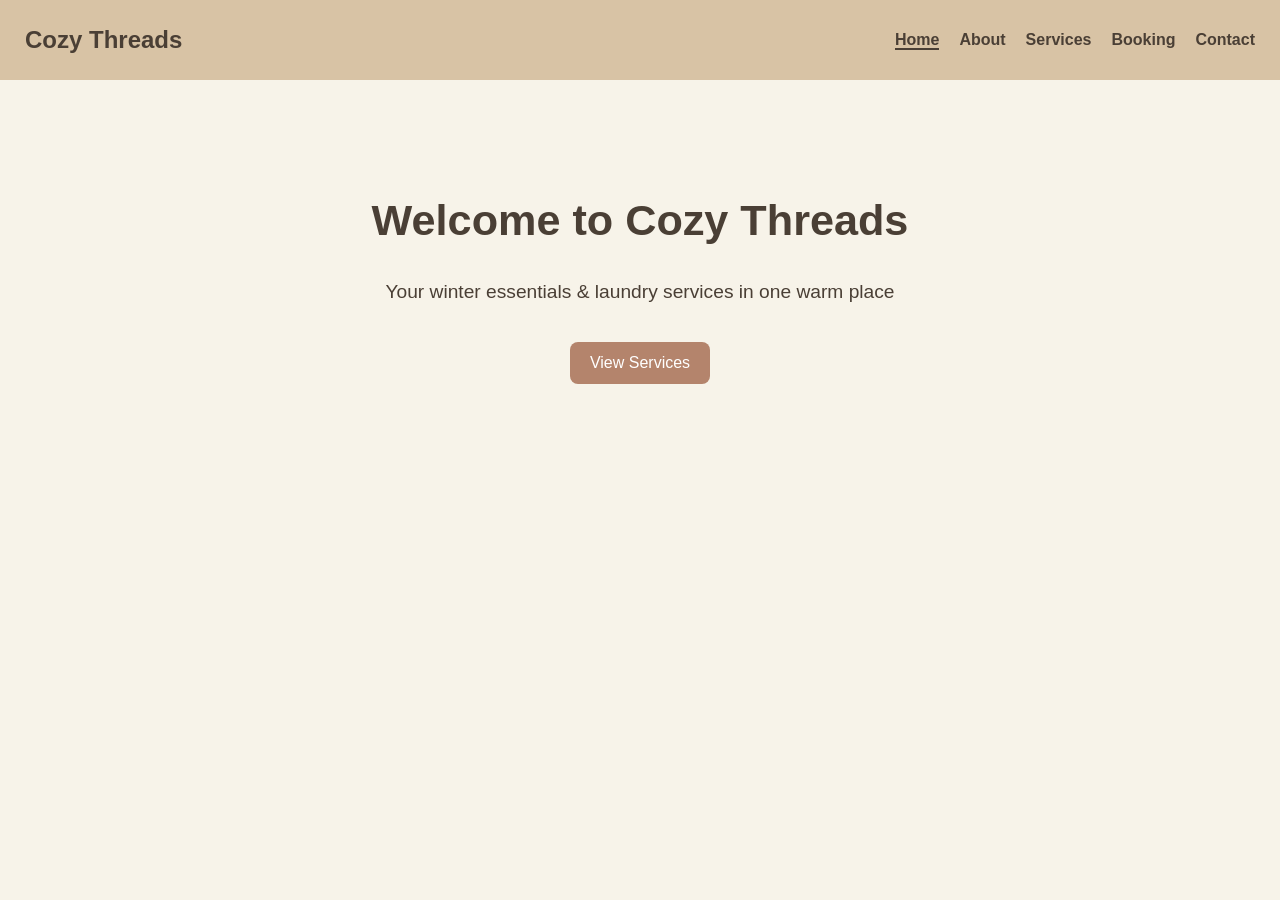
==== index.html @ c76cf5ed "Revamp index.html with new layout and styles Updated the homepage structure and added styling for th" ====
<!DOCTYPE html>
<html lang="en">
<head>
<meta charset="UTF-8">
<meta name="viewport" content="width=device-width, initial-scale=1.0">
<title>Cozy Threads – Home</title>

<style>
/* ========= GLOBAL ========= */
body {
    margin: 0;
    font-family: Arial, sans-serif;
    background: #f7f3e9;
    color: #4a3f35;
}

/* ========= NAVBAR ========= */
.navbar {
    background: #d8c3a5;
    padding: 15px 25px;
    display: flex;
    justify-content: space-between;
    align-items: center;
}

.navbar .logo {
    font-size: 1.5rem;
    font-weight: bold;
    color: #4a3f35;
}

.navbar .nav-links {
    list-style: none;
    display: flex;
    gap: 20px;
}
.navbar .nav-links a {
    text-decoration: none;
    color: #4a3f35;
    font-weight: bold;
}
.navbar .nav-links .active {
    border-bottom: 2px solid #4a3f35;
}

/* ========= HERO ========= */
.hero {
    text-align: center;
    padding: 80px 20px;
}
.hero h1 {
    font-size: 2.7rem;
}
.hero p {
    font-size: 1.2rem;
    margin-top: 10px;
}

.btn-primary {
    display: inline-block;
    background: #b4846c;
    color: white;
    padding: 12px 20px;
    border-radius: 8px;
    text-decoration: none;
    margin-top: 20px;
}

</style>
</head>

<body>

<nav class="navbar">
    <div class="logo">Cozy Threads</div>
    <ul class="nav-links">
        <li><a class="active" href="index.html">Home</a></li>
        <li><a href="about.html">About</a></li>
        <li><a href="services.html">Services</a></li>
        <li><a href="booking.html">Booking</a></li>
        <li><a href="contact.html">Contact</a></li>
    </ul>
</nav>

<section class="hero">
    <h1>Welcome to Cozy Threads</h1>
    <p>Your winter essentials & laundry services in one warm place</p>
    <a class="btn-primary" href="services.html">View Services</a>
</section>

</body>
</html>
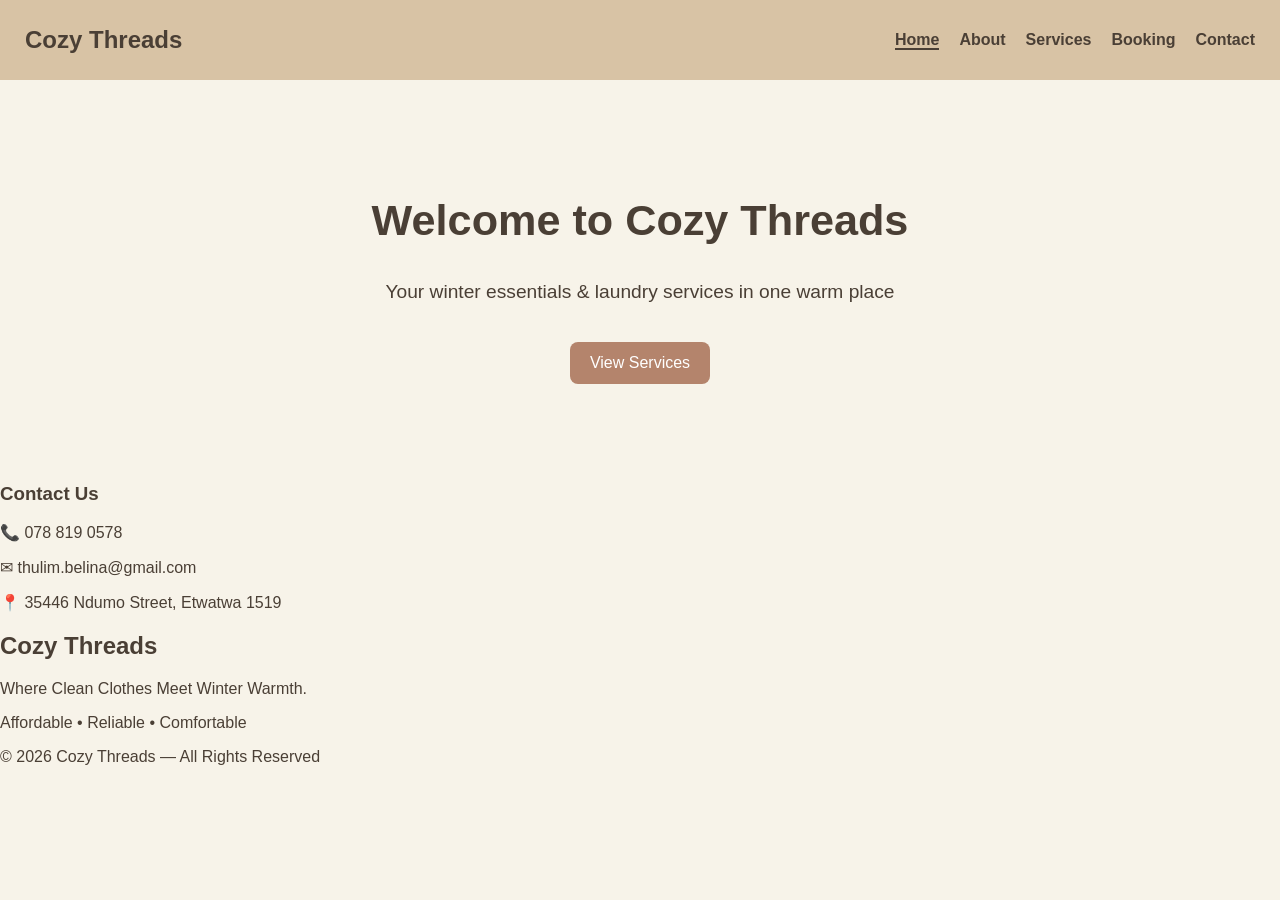
==== commit 309cdf78: "Add footer with contact information and copyright" ====
--- a/index.html
+++ b/index.html
@@ -87,6 +87,19 @@
     <p>Your winter essentials & laundry services in one warm place</p>
     <a class="btn-primary" href="services.html">View Services</a>
 </section>
+<footer class="footer">
+    <h3>Contact Us</h3>
 
+    <p>📞 078 819 0578</p>
+    <p>✉ thulim.belina@gmail.com</p>
+    <p>📍 35446 Ndumo Street, Etwatwa 1519</p>
+
+    <h2 class="brand">Cozy Threads</h2>
+    <p class="tagline">Where Clean Clothes Meet Winter Warmth.</p>
+
+    <p class="extras">Affordable • Reliable • Comfortable</p>
+
+    <p class="copyright">© 2026 Cozy Threads — All Rights Reserved</p>
+</footer>
 </body>
 </html>
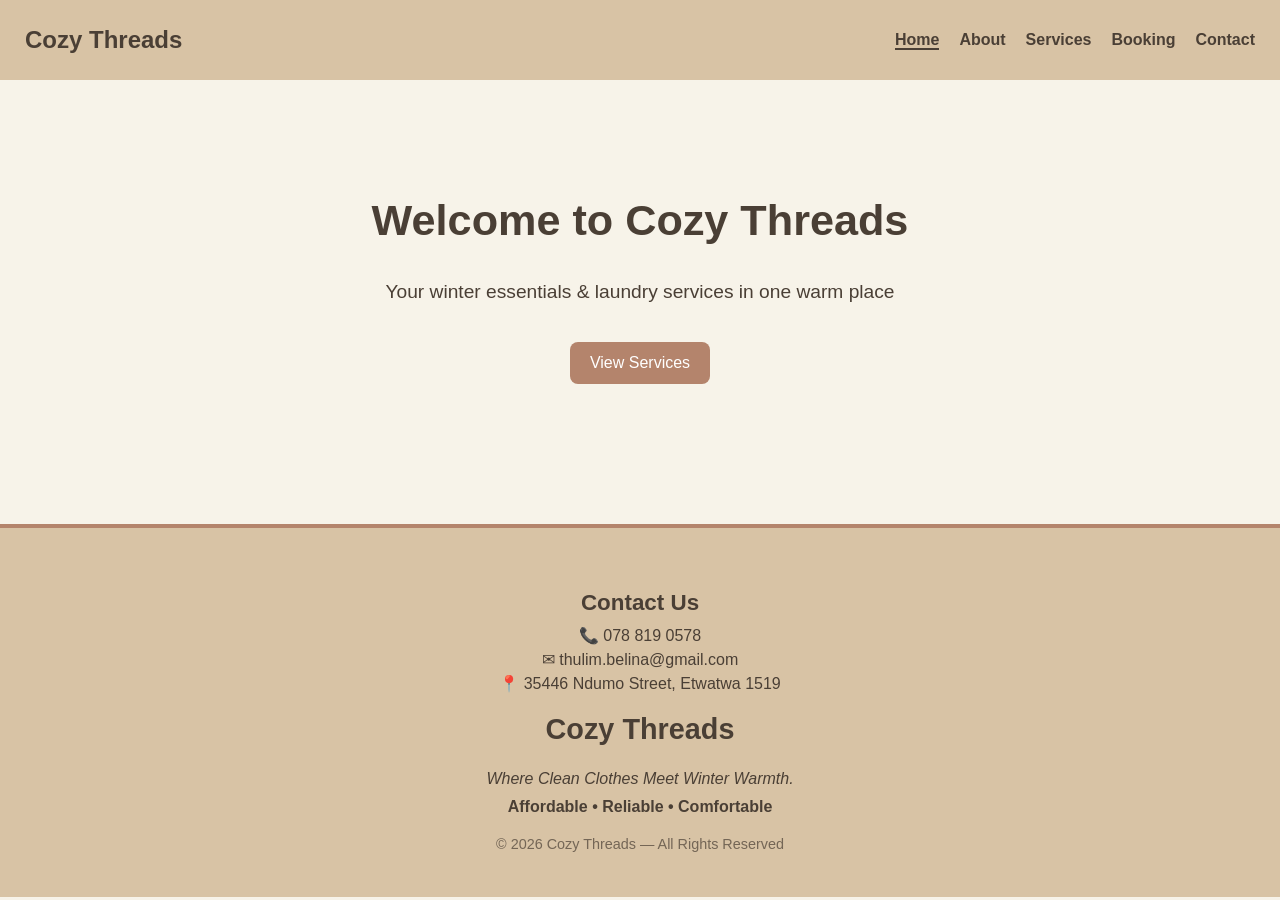
==== commit cd0d0f16: "Add footer styles and structure Added footer styles and structure to the HTML." ====
--- a/index.html
+++ b/index.html
@@ -65,7 +65,49 @@
     text-decoration: none;
     margin-top: 20px;
 }
+/* ================= FOOTER ================= */
+.footer {
+    background: #d8c3a5;
+    text-align: center;
+    padding: 40px 20px;
+    margin-top: 60px;
+    border-top: 4px solid #b4846c;
+    color: #4a3f35;
+}
 
+.footer h3 {
+    font-size: 1.4rem;
+    margin-bottom: 10px;
+}
+
+.footer p {
+    margin: 5px 0;
+    font-size: 1rem;
+}
+
+.footer .brand {
+    margin-top: 20px;
+    font-size: 1.8rem;
+    font-weight: bold;
+    color: #4a3f35;
+}
+
+.footer .tagline {
+    font-style: italic;
+    margin-top: 5px;
+    margin-bottom: 10px;
+}
+
+.footer .extras {
+    font-weight: bold;
+    margin-top: 10px;
+}
+
+.footer .copyright {
+    margin-top: 20px;
+    font-size: 0.9rem;
+    opacity: 0.7;
+}
 </style>
 </head>
 
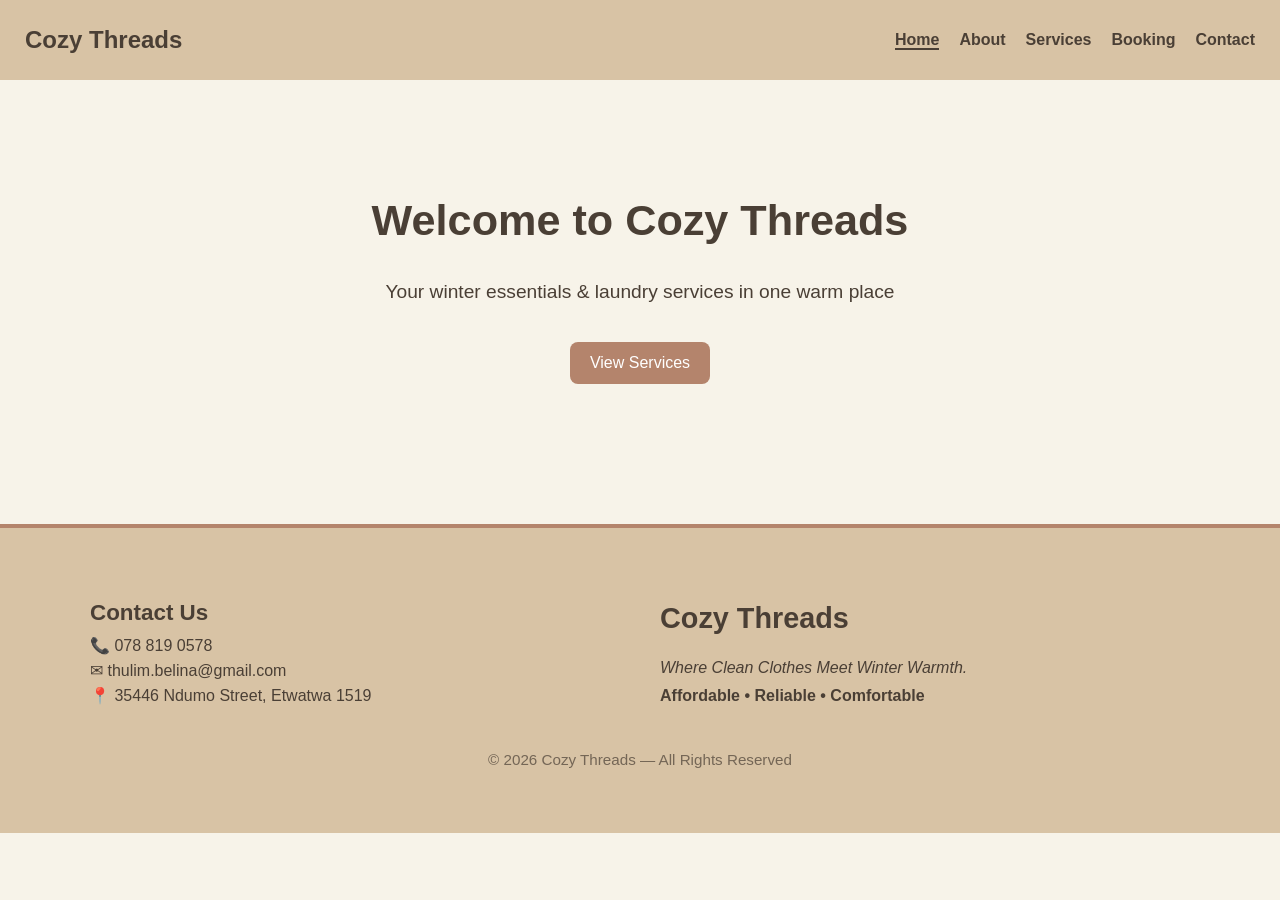
==== commit 350d4a29: "Refactor footer styles for two-column layout" ====
--- a/index.html
+++ b/index.html
@@ -65,48 +65,65 @@
     text-decoration: none;
     margin-top: 20px;
 }
-/* ================= FOOTER ================= */
+/* ================= FOOTER (2 Columns) ================= */
 .footer {
     background: #d8c3a5;
-    text-align: center;
-    padding: 40px 20px;
+    padding: 50px 20px;
+    color: #4a3f35;
+    border-top: 4px solid #b4846c;
     margin-top: 60px;
-    border-top: 4px solid #b4846c;
-    color: #4a3f35;
 }
 
-.footer h3 {
+/* Wrapper for two columns */
+.footer-columns {
+    max-width: 1100px;
+    margin: auto;
+    display: grid;
+    grid-template-columns: repeat(2, 1fr);
+    gap: 40px;
+    text-align: left;
+}
+
+/* Each column */
+.footer-col h3 {
     font-size: 1.4rem;
     margin-bottom: 10px;
 }
 
-.footer p {
-    margin: 5px 0;
+.footer-col p {
     font-size: 1rem;
+    margin: 6px 0;
 }
 
-.footer .brand {
-    margin-top: 20px;
+.footer-col .brand {
     font-size: 1.8rem;
     font-weight: bold;
-    color: #4a3f35;
 }
 
-.footer .tagline {
+.footer-col .tagline {
     font-style: italic;
     margin-top: 5px;
-    margin-bottom: 10px;
 }
 
-.footer .extras {
+.footer-col .extras {
+    margin-top: 10px;
     font-weight: bold;
-    margin-top: 10px;
 }
 
+/* Bottom copyright */
 .footer .copyright {
-    margin-top: 20px;
-    font-size: 0.9rem;
+    text-align: center;
+    margin-top: 40px;
+    font-size: 0.95rem;
     opacity: 0.7;
+}
+
+/* Responsive – switch to 1 column */
+@media (max-width: 700px) {
+    .footer-columns {
+        grid-template-columns: 1fr;
+        text-align: center;
+    }
 }
 </style>
 </head>
@@ -130,18 +147,30 @@
     <a class="btn-primary" href="services.html">View Services</a>
 </section>
 <footer class="footer">
-    <h3>Contact Us</h3>
 
-    <p>📞 078 819 0578</p>
-    <p>✉ thulim.belina@gmail.com</p>
-    <p>📍 35446 Ndumo Street, Etwatwa 1519</p>
+    <div class="footer-columns">
 
-    <h2 class="brand">Cozy Threads</h2>
-    <p class="tagline">Where Clean Clothes Meet Winter Warmth.</p>
+        <!-- LEFT COLUMN -->
+        <div class="footer-col">
+            <h3>Contact Us</h3>
+            <p>📞 078 819 0578</p>
+            <p>✉ thulim.belina@gmail.com</p>
+            <p>📍 35446 Ndumo Street, Etwatwa 1519</p>
+        </div>
 
-    <p class="extras">Affordable • Reliable • Comfortable</p>
+        <!-- RIGHT COLUMN -->
+        <div class="footer-col">
+            <h2 class="brand">Cozy Threads</h2>
+            <p class="tagline">Where Clean Clothes Meet Winter Warmth.</p>
+            <p class="extras">Affordable • Reliable • Comfortable</p>
+        </div>
 
-    <p class="copyright">© 2026 Cozy Threads — All Rights Reserved</p>
+    </div>
+
+    <p class="copyright">
+        © 2026 Cozy Threads — All Rights Reserved
+    </p>
+
 </footer>
 </body>
 </html>
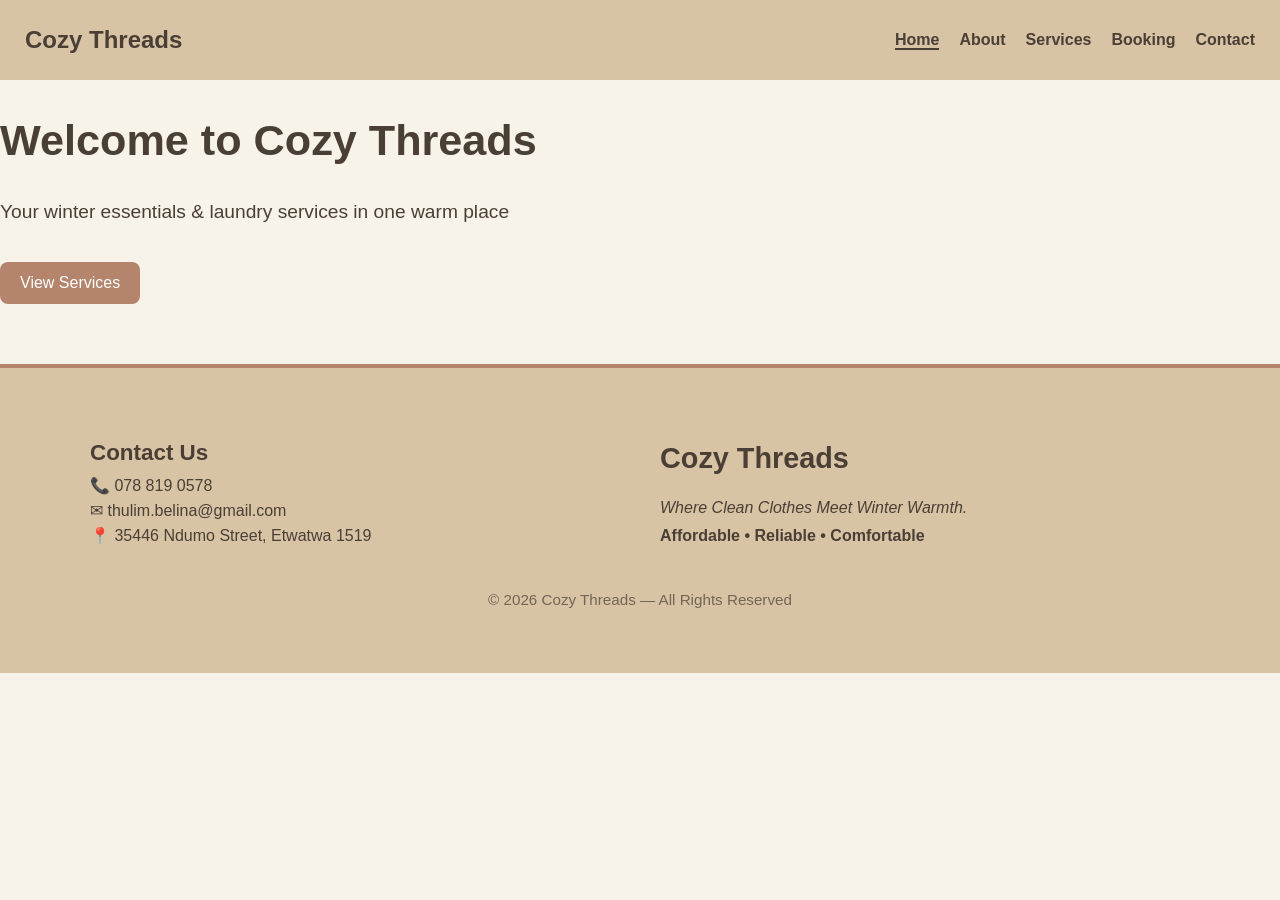
==== commit 4cfd887d: "Add home banner section to index.html" ====
--- a/index.html
+++ b/index.html
@@ -42,7 +42,14 @@
 .navbar .nav-links .active {
     border-bottom: 2px solid #4a3f35;
 }
+<header class="home-banner">
+    <div class="banner-content">
+        <h1>Welcome to Cozy Threads</h1>
+        <p>Where Clean Clothes Meet Winter Warmth</p>
 
+        <a href="services.html" class="banner-btn">View Our Services</a>
+    </div>
+</header>
 /* ========= HERO ========= */
 .hero {
     text-align: center;
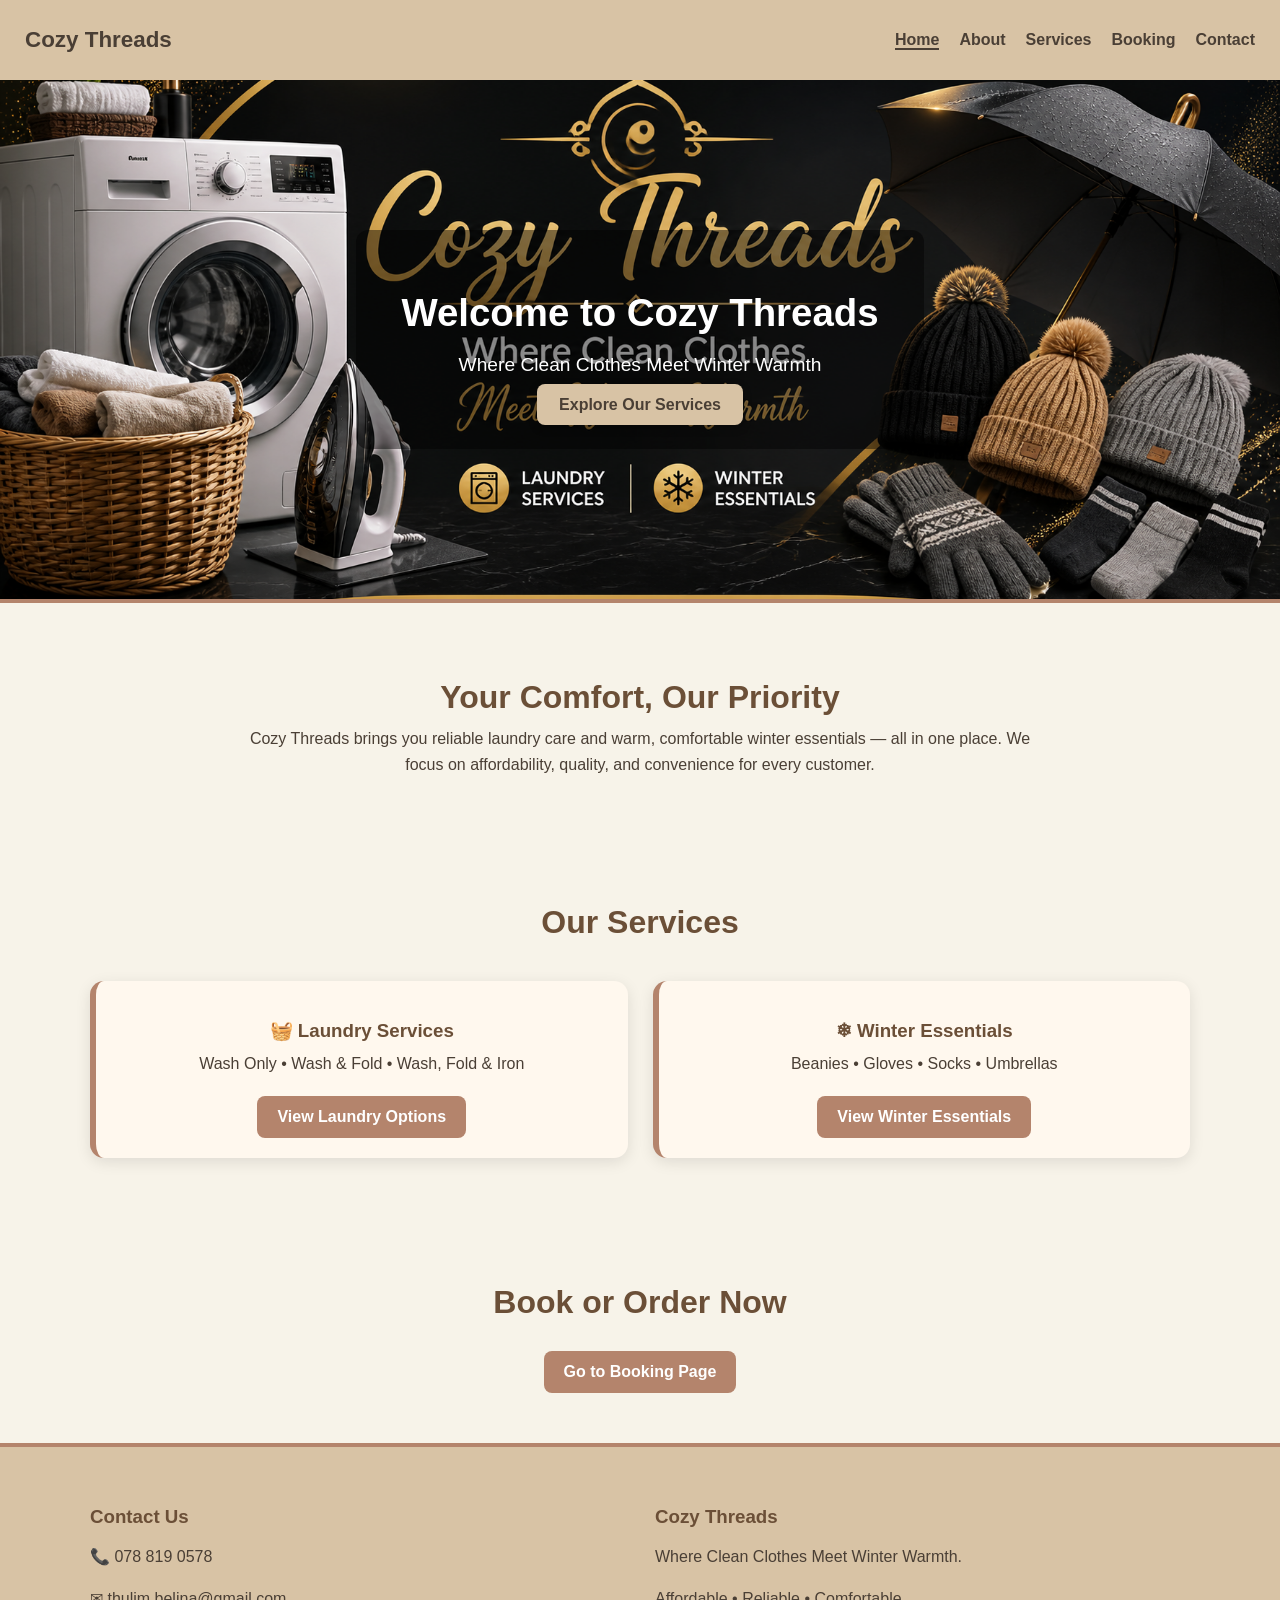
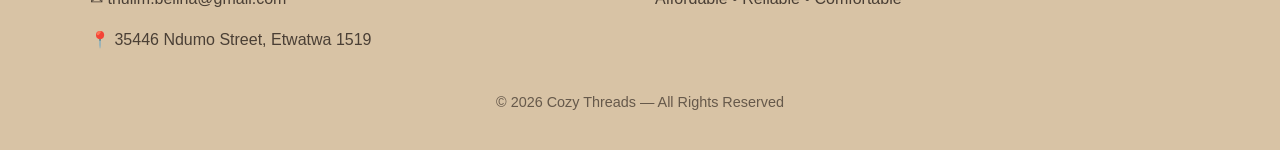
==== commit f0a148af: "Refactor HTML structure and update styles" ====
--- a/index.html
+++ b/index.html
@@ -6,7 +6,8 @@
 <title>Cozy Threads – Home</title>
 
 <style>
-/* ========= GLOBAL ========= */
+
+/* ================= BASE ================= */
 body {
     margin: 0;
     font-family: Arial, sans-serif;
@@ -14,7 +15,7 @@
     color: #4a3f35;
 }
 
-/* ========= NAVBAR ========= */
+/* ================= NAVBAR ================= */
 .navbar {
     background: #d8c3a5;
     padding: 15px 25px;
@@ -22,121 +23,167 @@
     justify-content: space-between;
     align-items: center;
 }
-
 .navbar .logo {
-    font-size: 1.5rem;
-    font-weight: bold;
-    color: #4a3f35;
-}
-
+    font-size: 1.4rem;
+    font-weight: bold;
+}
 .navbar .nav-links {
     list-style: none;
     display: flex;
     gap: 20px;
 }
-.navbar .nav-links a {
-    text-decoration: none;
-    color: #4a3f35;
-    font-weight: bold;
-}
-.navbar .nav-links .active {
+.navbar a {
+    text-decoration: none;
+    color: #4a3f35;
+    font-weight: bold;
+}
+.navbar .active {
     border-bottom: 2px solid #4a3f35;
 }
-<header class="home-banner">
-    <div class="banner-content">
-        <h1>Welcome to Cozy Threads</h1>
-        <p>Where Clean Clothes Meet Winter Warmth</p>
-
-        <a href="services.html" class="banner-btn">View Our Services</a>
-    </div>
-</header>
-/* ========= HERO ========= */
-.hero {
+
+/* ================= HOME BANNER ================= */
+.home-banner {
+    background: url('banner.png');
+    background-size: cover;
+    background-position: center;
+    padding: 150px 20px;
     text-align: center;
-    padding: 80px 20px;
-}
-.hero h1 {
-    font-size: 2.7rem;
-}
-.hero p {
+    color: white;
+    border-bottom: 4px solid #b4846c;
+}
+
+.banner-content {
+    background: rgba(0,0,0,0.45);
+    display: inline-block;
+    padding: 35px 45px;
+    border-radius: 12px;
+}
+
+.home-banner h1 {
+    font-size: 2.4rem;
+    margin-bottom: 10px;
+    font-weight: bold;
+}
+
+.home-banner p {
     font-size: 1.2rem;
-    margin-top: 10px;
-}
-
-.btn-primary {
-    display: inline-block;
+    margin-bottom: 20px;
+}
+
+.banner-btn {
+    background: #d8c3a5;
+    padding: 12px 22px;
+    color: #4a3f35;
+    font-weight: bold;
+    border-radius: 8px;
+    text-decoration: none;
+    box-shadow: 0 3px 8px rgba(0,0,0,0.3);
+}
+.banner-btn:hover {
     background: #b4846c;
     color: white;
+}
+
+/* ================= SECTIONS ================= */
+.section {
+    max-width: 1100px;
+    margin: auto;
+    padding: 50px 20px;
+    text-align: center;
+}
+
+.section h2 {
+    color: #6b4f37;
+    font-size: 2rem;
+    margin-bottom: 10px;
+}
+
+.section p {
+    max-width: 800px;
+    margin: auto;
+    line-height: 1.6;
+}
+
+/* ================= SERVICE CARDS ================= */
+.cards {
+    display: grid;
+    grid-template-columns: repeat(auto-fit, minmax(260px, 1fr));
+    gap: 25px;
+    margin-top: 40px;
+}
+
+.card {
+    background: #fff8ee;
+    padding: 20px;
+    border-radius: 14px;
+    border-left: 6px solid #b4846c;
+    box-shadow: 0 4px 15px rgba(0,0,0,0.1);
+}
+
+.card h3 {
+    margin-bottom: 10px;
+    color: #6b4f37;
+}
+
+.card p {
+    line-height: 1.5;
+}
+
+/* ================= BUTTONS ================= */
+.btn {
+    display: inline-block;
+    margin-top: 20px;
+    background: #b4846c;
     padding: 12px 20px;
+    color: white;
+    text-decoration: none;
     border-radius: 8px;
-    text-decoration: none;
-    margin-top: 20px;
-}
-/* ================= FOOTER (2 Columns) ================= */
+    font-weight: bold;
+}
+.btn:hover {
+    background: #8e644a;
+}
+
+/* ================= FOOTER ================= */
 .footer {
     background: #d8c3a5;
-    padding: 50px 20px;
+    padding: 40px 20px;
     color: #4a3f35;
     border-top: 4px solid #b4846c;
-    margin-top: 60px;
-}
-
-/* Wrapper for two columns */
-.footer-columns {
+}
+
+.footer-container {
     max-width: 1100px;
     margin: auto;
     display: grid;
-    grid-template-columns: repeat(2, 1fr);
-    gap: 40px;
-    text-align: left;
-}
-
-/* Each column */
-.footer-col h3 {
-    font-size: 1.4rem;
-    margin-bottom: 10px;
-}
-
-.footer-col p {
-    font-size: 1rem;
-    margin: 6px 0;
-}
-
-.footer-col .brand {
-    font-size: 1.8rem;
-    font-weight: bold;
-}
-
-.footer-col .tagline {
-    font-style: italic;
-    margin-top: 5px;
-}
-
-.footer-col .extras {
-    margin-top: 10px;
-    font-weight: bold;
-}
-
-/* Bottom copyright */
-.footer .copyright {
+    grid-template-columns: repeat(auto-fit, minmax(260px, 1fr));
+    gap: 30px;
+}
+
+.footer h3 {
+    margin-bottom: 10px;
+    color: #6b4f37;
+}
+
+.footer p, .footer a {
+    line-height: 1.6;
+    text-decoration: none;
+    color: #4a3f35;
+}
+
+.footer-bottom {
     text-align: center;
-    margin-top: 40px;
-    font-size: 0.95rem;
-    opacity: 0.7;
-}
-
-/* Responsive – switch to 1 column */
-@media (max-width: 700px) {
-    .footer-columns {
-        grid-template-columns: 1fr;
-        text-align: center;
-    }
-}
+    margin-top: 25px;
+    font-size: 0.9rem;
+    opacity: 0.8;
+}
+
 </style>
 </head>
 
 <body>
 
+<!-- ================= NAVBAR ================= -->
 <nav class="navbar">
     <div class="logo">Cozy Threads</div>
     <ul class="nav-links">
@@ -148,36 +195,72 @@
     </ul>
 </nav>
 
-<section class="hero">
-    <h1>Welcome to Cozy Threads</h1>
-    <p>Your winter essentials & laundry services in one warm place</p>
-    <a class="btn-primary" href="services.html">View Services</a>
+<!-- ================= BANNER ================= -->
+<header class="home-banner">
+    <div class="banner-content">
+        <h1>Welcome to Cozy Threads</h1>
+        <p>Where Clean Clothes Meet Winter Warmth</p>
+        <a href="services.html" class="banner-btn">Explore Our Services</a>
+    </div>
+</header>
+
+<!-- ================= WELCOME SECTION ================= -->
+<section class="section">
+    <h2>Your Comfort, Our Priority</h2>
+    <p>
+        Cozy Threads brings you reliable laundry care and warm, comfortable winter essentials — all in one place.
+        We focus on affordability, quality, and convenience for every customer.
+    </p>
 </section>
+
+<!-- ================= SERVICES PREVIEW ================= -->
+<section class="section">
+    <h2>Our Services</h2>
+
+    <div class="cards">
+        <div class="card">
+            <h3>🧺 Laundry Services</h3>
+            <p>Wash Only • Wash & Fold • Wash, Fold & Iron</p>
+            <a href="services.html" class="btn">View Laundry Options</a>
+        </div>
+
+        <div class="card">
+            <h3>❄ Winter Essentials</h3>
+            <p>Beanies • Gloves • Socks • Umbrellas</p>
+            <a href="services.html" class="btn">View Winter Essentials</a>
+        </div>
+    </div>
+</section>
+
+<!-- ================= QUICK BOOKING ================= -->
+<section class="section">
+    <h2>Book or Order Now</h2>
+    <a href="booking.html" class="btn">Go to Booking Page</a>
+</section>
+
+<!-- ================= FOOTER ================= -->
 <footer class="footer">
-
-    <div class="footer-columns">
-
-        <!-- LEFT COLUMN -->
-        <div class="footer-col">
+    <div class="footer-container">
+
+        <div>
             <h3>Contact Us</h3>
             <p>📞 078 819 0578</p>
             <p>✉ thulim.belina@gmail.com</p>
             <p>📍 35446 Ndumo Street, Etwatwa 1519</p>
         </div>
 
-        <!-- RIGHT COLUMN -->
-        <div class="footer-col">
-            <h2 class="brand">Cozy Threads</h2>
-            <p class="tagline">Where Clean Clothes Meet Winter Warmth.</p>
-            <p class="extras">Affordable • Reliable • Comfortable</p>
-        </div>
-
-    </div>
-
-    <p class="copyright">
+        <div>
+            <h3>Cozy Threads</h3>
+            <p>Where Clean Clothes Meet Winter Warmth.</p>
+            <p>Affordable • Reliable • Comfortable</p>
+        </div>
+
+    </div>
+
+    <div class="footer-bottom">
         © 2026 Cozy Threads — All Rights Reserved
-    </p>
-
+    </div>
 </footer>
+
 </body>
 </html>
